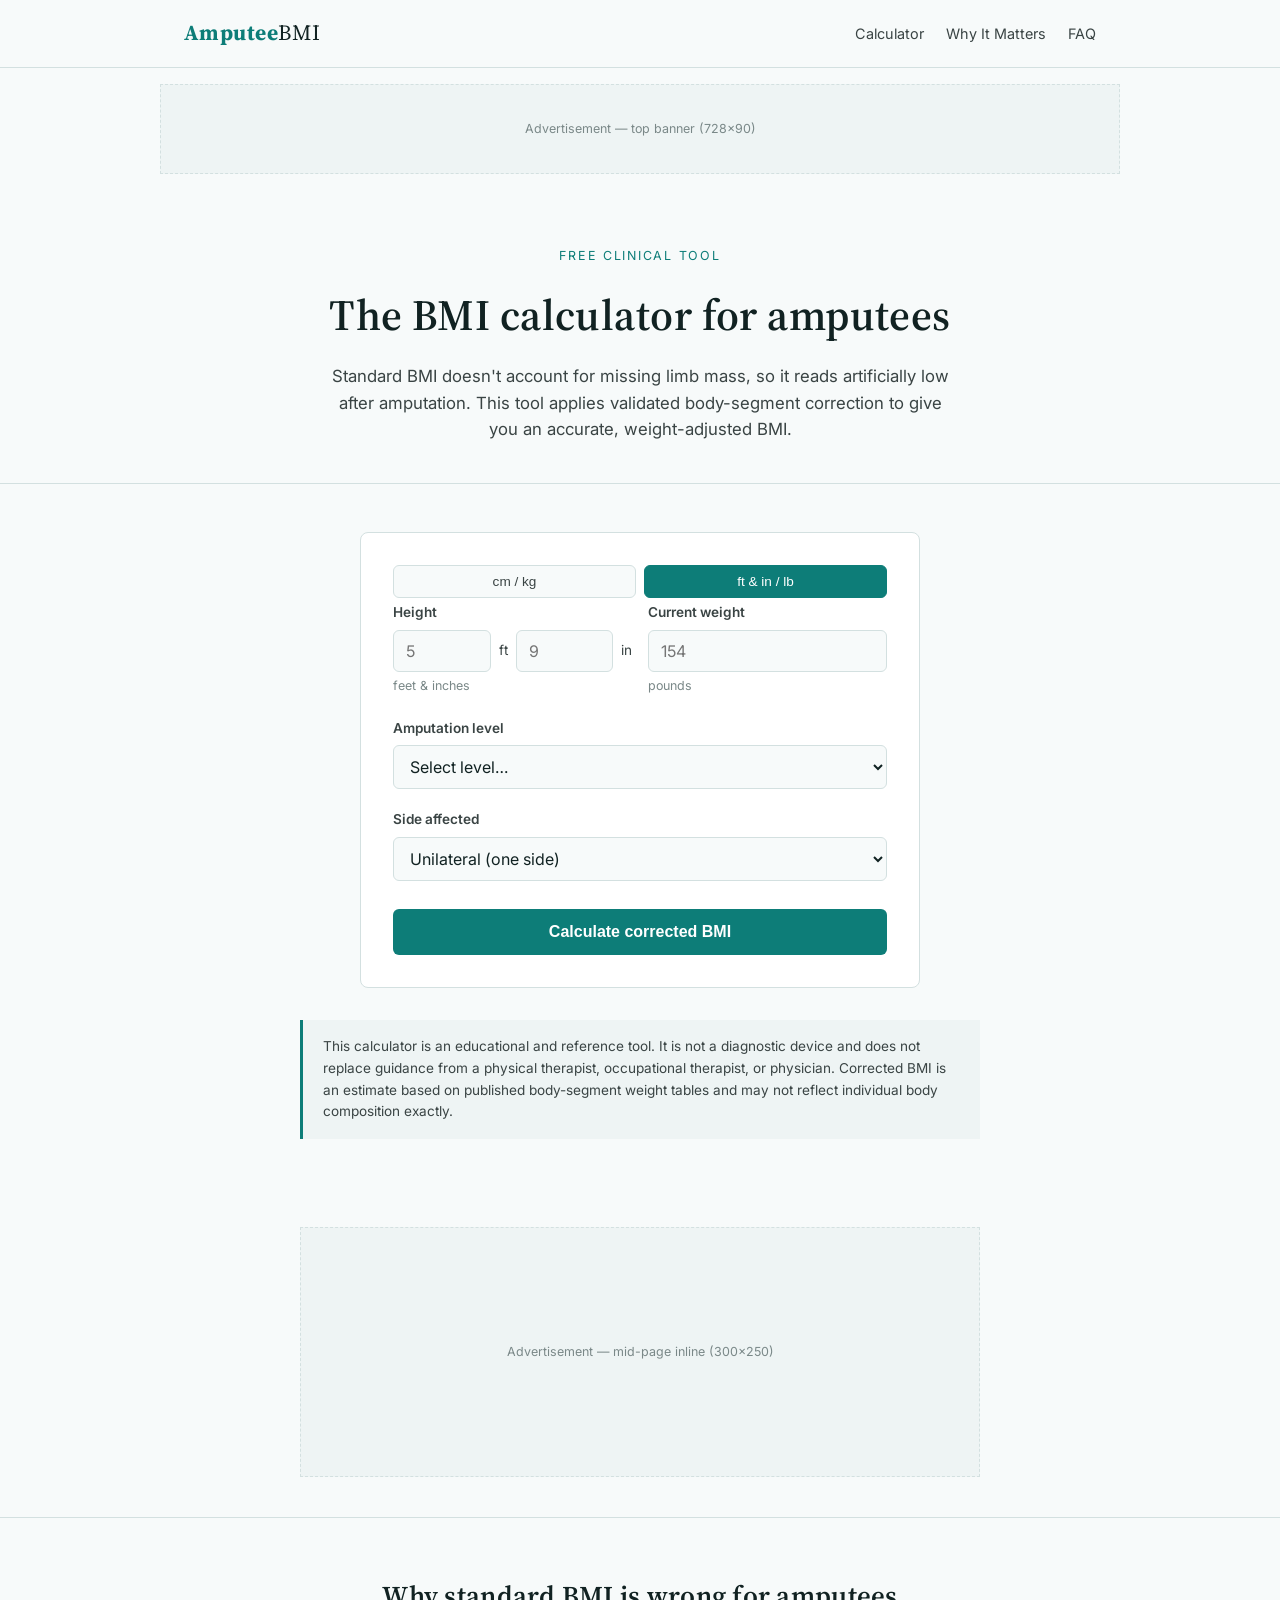
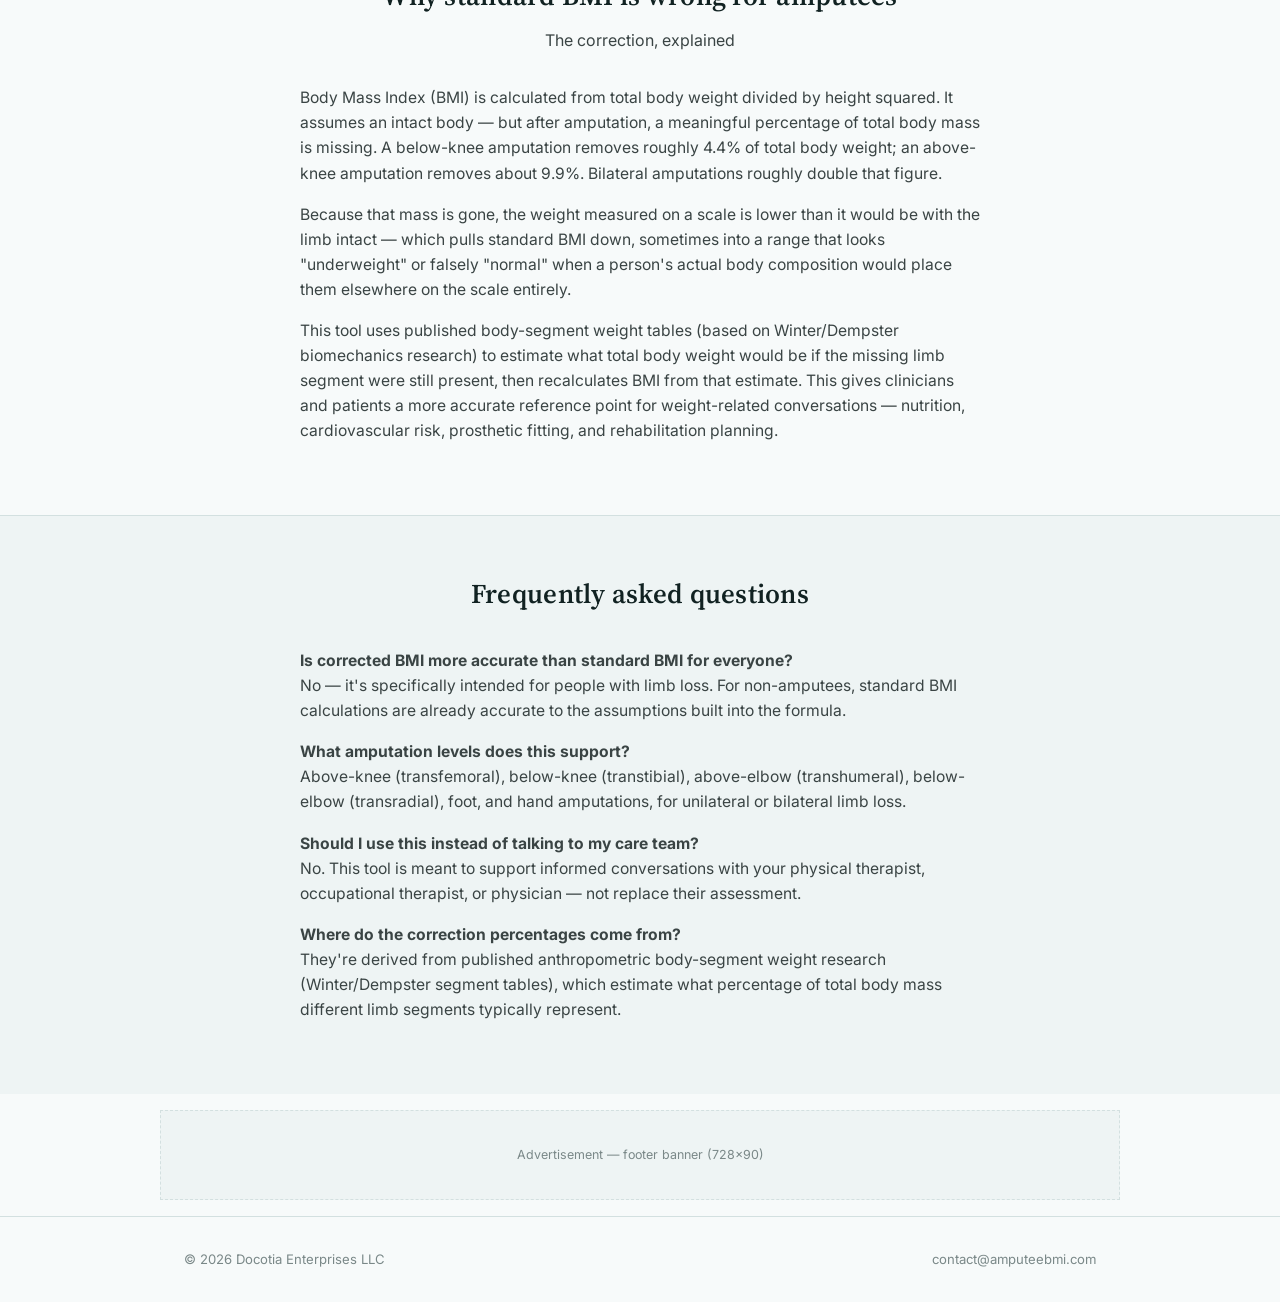
==== index.html @ 7445c362 "Re-enable ad placeholder slots for AdSense setup" ====
<!DOCTYPE html>
<html lang="en">
<head>
<meta charset="UTF-8">
<meta name="viewport" content="width=device-width, initial-scale=1.0">
<title>Amputee BMI Calculator — Corrected BMI for Limb Loss</title>
<meta name="description" content="A free corrected BMI calculator for amputees. Standard BMI reads artificially low after limb loss — this tool adjusts for missing limb mass so you get an accurate result.">
<link rel="preconnect" href="https://fonts.googleapis.com">
<link href="https://fonts.googleapis.com/css2?family=Source+Serif+4:opsz,wght@8..60,400;8..60,600;8..60,700&family=Inter:wght@400;500;600;700&display=swap" rel="stylesheet">
<link rel="stylesheet" href="style.css">
</head>
<body>

<header class="site">
  <div class="bar">
    <div class="brand">
      <span class="name"><strong>Amputee</strong>BMI</span>
    </div>
    <nav class="primary">
      <a href="index.html">Calculator</a>
      <a href="#about">Why It Matters</a>
      <a href="#faq">FAQ</a>
    </nav>
  </div>
</header>

<div class="ad-slot top-banner" id="ad-top">Advertisement — top banner (728x90)</div>

<section class="hero">
  <div class="wrap">
    <span class="tag">Free clinical tool</span>
    <h1>The BMI calculator for amputees</h1>
    <p class="lede">Standard BMI doesn't account for missing limb mass, so it reads artificially low after amputation. This tool applies validated body-segment correction to give you an accurate, weight-adjusted BMI.</p>
  </div>
</section>

<section class="calc-section">
  <div class="wrap">
    <div class="calc-card">
      <form id="bmiForm">
        <div class="unit-toggle" role="group" aria-label="Units">
          <button type="button" data-units="metric">cm / kg</button>
          <button type="button" class="active" data-units="us">ft &amp; in / lb</button>
        </div>

        <div class="row-2">
          <div class="field" id="heightField">
            <label for="height">Height</label>
            <div class="height-us" id="heightUsRow">
              <input type="number" id="heightFt" min="0" placeholder="5" required>
              <span class="height-unit-label">ft</span>
              <input type="number" id="heightIn" min="0" max="11" placeholder="9" required>
              <span class="height-unit-label">in</span>
            </div>
            <input type="number" id="height" step="0.1" placeholder="175" style="display:none;">
            <span class="hint" id="heightUnit">feet &amp; inches</span>
          </div>
          <div class="field">
            <label for="weight">Current weight</label>
            <input type="number" id="weight" step="0.1" placeholder="154" required>
            <span class="hint" id="weightUnit">pounds</span>
          </div>
        </div>

        <div class="field">
          <label for="level">Amputation level</label>
          <select id="level" required>
            <option value="">Select level…</option>
            <option value="AKA">Above-knee (transfemoral)</option>
            <option value="BKA">Below-knee (transtibial)</option>
            <option value="AE">Above-elbow (transhumeral)</option>
            <option value="BE">Below-elbow (transradial)</option>
            <option value="foot">Foot / partial foot</option>
            <option value="hand">Hand / partial hand</option>
          </select>
        </div>

        <div class="field">
          <label for="side">Side affected</label>
          <select id="side" required>
            <option value="unilateral">Unilateral (one side)</option>
            <option value="bilateral">Bilateral (both sides)</option>
          </select>
        </div>

        <button type="submit" class="btn-calc">Calculate corrected BMI</button>
      </form>

      <div class="result-box" id="resultBox">
        <div class="result-row">
          <span class="label">Standard BMI (uncorrected)</span>
          <span class="value" id="resStandard">—</span>
        </div>
        <div class="result-row">
          <span class="label">Corrected BMI</span>
          <span class="value corrected" id="resCorrected">—</span>
        </div>
        <div class="result-row">
          <span class="label">Estimated full-body weight</span>
          <span class="value" id="resFullWeight">—</span>
        </div>
        <span class="category-badge" id="resCategory">—</span>
        <p class="explanation" id="resExplanation"></p>
      </div>
    </div>

    <div class="disclaimer">
      This calculator is an educational and reference tool. It is not a diagnostic device and does not replace guidance from a physical therapist, occupational therapist, or physician. Corrected BMI is an estimate based on published body-segment weight tables and may not reflect individual body composition exactly.
    </div>
  </div>
</section>

<div class="ad-slot mid-inline" id="ad-mid">Advertisement — mid-page inline (300x250)</div>

<section class="info" id="about">
  <div class="wrap">
    <div class="section-head">
      <h2>Why standard BMI is wrong for amputees</h2>
      <p>The correction, explained</p>
    </div>
    <div class="info-body">
      <p>Body Mass Index (BMI) is calculated from total body weight divided by height squared. It assumes an intact body — but after amputation, a meaningful percentage of total body mass is missing. A below-knee amputation removes roughly 4.4% of total body weight; an above-knee amputation removes about 9.9%. Bilateral amputations roughly double that figure.</p>
      <p>Because that mass is gone, the weight measured on a scale is lower than it would be with the limb intact — which pulls standard BMI down, sometimes into a range that looks "underweight" or falsely "normal" when a person's actual body composition would place them elsewhere on the scale entirely.</p>
      <p>This tool uses published body-segment weight tables (based on Winter/Dempster biomechanics research) to estimate what total body weight would be if the missing limb segment were still present, then recalculates BMI from that estimate. This gives clinicians and patients a more accurate reference point for weight-related conversations — nutrition, cardiovascular risk, prosthetic fitting, and rehabilitation planning.</p>
    </div>
  </div>
</section>

<section class="info alt" id="faq">
  <div class="wrap">
    <div class="section-head">
      <h2>Frequently asked questions</h2>
    </div>
    <div class="info-body">
      <p><strong>Is corrected BMI more accurate than standard BMI for everyone?</strong><br>No — it's specifically intended for people with limb loss. For non-amputees, standard BMI calculations are already accurate to the assumptions built into the formula.</p>
      <p><strong>What amputation levels does this support?</strong><br>Above-knee (transfemoral), below-knee (transtibial), above-elbow (transhumeral), below-elbow (transradial), foot, and hand amputations, for unilateral or bilateral limb loss.</p>
      <p><strong>Should I use this instead of talking to my care team?</strong><br>No. This tool is meant to support informed conversations with your physical therapist, occupational therapist, or physician — not replace their assessment.</p>
      <p><strong>Where do the correction percentages come from?</strong><br>They're derived from published anthropometric body-segment weight research (Winter/Dempster segment tables), which estimate what percentage of total body mass different limb segments typically represent.</p>
    </div>
  </div>
</section>

<div class="ad-slot footer-ad" id="ad-footer">Advertisement — footer banner (728x90)</div>

<footer class="site">
  <div class="wrap">
    <span>&copy; 2026 Docotia Enterprises LLC</span>
    <span>
      <a href="mailto:contact@amputeebmi.com">contact@amputeebmi.com</a>
    </span>
  </div>
</footer>

<script src="calc.js"></script>
<script src="app.js"></script>
</body>
</html>
---- style.css ----
:root{
  --paper:#f7fafa;
  --paper-dim:#eef4f4;
  --ink:#122;
  --ink-soft:#3a4444;
  --line:#d3e0e0;
  --gray:#7a8888;
  --teal:#0d7d78;
  --teal-dim:#4aa39f;
  --max:960px;
}

*{box-sizing:border-box;}
html{scroll-behavior:smooth;}
body{
  margin:0;
  background:var(--paper);
  color:var(--ink);
  font-family:'Inter','Helvetica Neue',sans-serif;
  line-height:1.6;
  -webkit-font-smoothing:antialiased;
}
h1,h2,h3{
  font-family:'Source Serif 4','Georgia',serif;
  font-weight:600;
  letter-spacing:.01em;
}
a{color:var(--teal);text-decoration:none;}
a:hover{color:var(--ink);}
img{max-width:100%;display:block;}

.wrap{max-width:var(--max);margin:0 auto;padding:0 24px;}

/* ---- Header ---- */
header.site{
  border-bottom:1px solid var(--line);
  background:var(--paper);
  position:sticky;top:0;z-index:20;
}
header.site .bar{
  display:flex;align-items:center;justify-content:space-between;
  padding:16px 24px;max-width:var(--max);margin:0 auto;
}
.brand{display:flex;align-items:center;gap:10px;}
.brand .name{
  font-family:'Source Serif 4',serif;
  font-size:1.35rem;letter-spacing:.02em;
  color:var(--ink);
}
.brand .name strong{color:var(--teal);}
nav.primary{display:flex;gap:22px;font-size:.9rem;}
nav.primary a{color:var(--ink-soft);}

/* ---- Hero ---- */
.hero{
  padding:56px 0 40px;
  text-align:center;
  border-bottom:1px solid var(--line);
}
.hero .tag{
  font-size:.78rem;letter-spacing:.14em;text-transform:uppercase;
  color:var(--teal);margin-bottom:14px;display:block;
}
.hero h1{
  font-size:clamp(1.9rem,4.5vw,2.7rem);
  margin:0 0 14px;
  color:var(--ink);
}
.hero p.lede{
  font-size:1.05rem;
  color:var(--ink-soft);
  max-width:620px;margin:0 auto;
}

/* ---- Ad slots ---- */
.ad-slot{
  background:var(--paper-dim);
  border:1px dashed var(--line);
  color:var(--gray);
  font-size:.78rem;
  text-align:center;
  padding:14px;
  margin:0 auto;
}
.ad-slot.top-banner{max-width:var(--max);margin:16px auto;min-height:90px;display:flex;align-items:center;justify-content:center;}
.ad-slot.mid-inline{max-width:680px;margin:40px auto;min-height:250px;display:flex;align-items:center;justify-content:center;}
.ad-slot.footer-ad{max-width:var(--max);margin:16px auto;min-height:90px;display:flex;align-items:center;justify-content:center;}
/* Ad slots hidden until LLC/bank account setup is complete and AdSense is approved.
   Remove this rule (or delete .ad-hidden from the markup) to re-enable. */
.ad-slot.ad-hidden{display:none;}

/* ---- Calculator ---- */
.calc-section{padding:48px 0;}
.calc-card{
  max-width:560px;margin:0 auto;
  background:#fff;
  border:1px solid var(--line);
  border-radius:8px;
  padding:32px;
}
.field{margin-bottom:20px;}
.field label{
  display:block;font-size:.85rem;font-weight:600;
  color:var(--ink-soft);margin-bottom:6px;
}
.field .hint{font-size:.78rem;color:var(--gray);margin-top:4px;}
.height-us{display:flex;align-items:center;gap:8px;}
.height-us input{flex:1;}
.height-unit-label{font-size:.85rem;color:var(--ink-soft);white-space:nowrap;}
.field input,.field select{
  width:100%;padding:10px 12px;
  border:1px solid var(--line);border-radius:6px;
  font-family:inherit;font-size:1rem;
  background:var(--paper);color:var(--ink);
}
.field input:focus,.field select:focus{outline:2px solid var(--teal-dim);outline-offset:1px;}
.row-2{display:grid;grid-template-columns:1fr 1fr;gap:16px;}
.unit-toggle{display:flex;gap:8px;margin-bottom:4px;}
.unit-toggle button{
  flex:1;padding:8px;border:1px solid var(--line);background:var(--paper);
  border-radius:6px;cursor:pointer;font-size:.85rem;color:var(--ink-soft);
}
.unit-toggle button.active{background:var(--teal);border-color:var(--teal);color:#fff;}

.btn-calc{
  width:100%;padding:14px;margin-top:8px;
  background:var(--teal);color:#fff;border:none;border-radius:6px;
  font-size:1rem;font-weight:600;cursor:pointer;
}
.btn-calc:hover{background:#0a625e;}

.result-box{
  margin-top:28px;padding:24px;
  background:var(--paper-dim);border-radius:8px;
  display:none;
}
.result-box.show{display:block;}
.result-row{display:flex;justify-content:space-between;padding:8px 0;border-bottom:1px solid var(--line);}
.result-row:last-of-type{border-bottom:none;}
.result-row .label{color:var(--ink-soft);font-size:.9rem;}
.result-row .value{font-weight:700;font-size:1.05rem;}
.result-row .value.corrected{color:var(--teal);}
.category-badge{
  display:inline-block;margin-top:12px;padding:6px 14px;
  border-radius:999px;font-size:.82rem;font-weight:600;
  background:var(--teal);color:#fff;
}
.explanation{margin-top:16px;font-size:.88rem;color:var(--ink-soft);line-height:1.55;}

/* ---- Info sections ---- */
section.info{padding:56px 0;border-top:1px solid var(--line);}
section.info.alt{background:var(--paper-dim);}
.section-head{max-width:680px;margin:0 auto 32px;text-align:center;}
.section-head h2{font-size:1.7rem;margin:0 0 10px;}
.section-head p{color:var(--ink-soft);margin:0;}
.info-body{max-width:680px;margin:0 auto;font-size:.98rem;color:var(--ink-soft);}
.info-body p{margin:0 0 16px;}
.disclaimer{
  max-width:680px;margin:32px auto 0;padding:16px 20px;
  border-left:3px solid var(--teal);background:var(--paper-dim);
  font-size:.85rem;color:var(--ink-soft);
}

/* ---- Footer ---- */
footer.site{
  border-top:1px solid var(--line);
  padding:32px 0;
  font-size:.82rem;color:var(--gray);
}
footer.site .wrap{display:flex;justify-content:space-between;align-items:center;flex-wrap:wrap;gap:14px;}
footer.site a{color:var(--gray);}
footer.site a:hover{color:var(--ink);}

@media (max-width:600px){
  nav.primary{display:none;}
  .row-2{grid-template-columns:1fr;}
  .calc-card{padding:22px;}
}
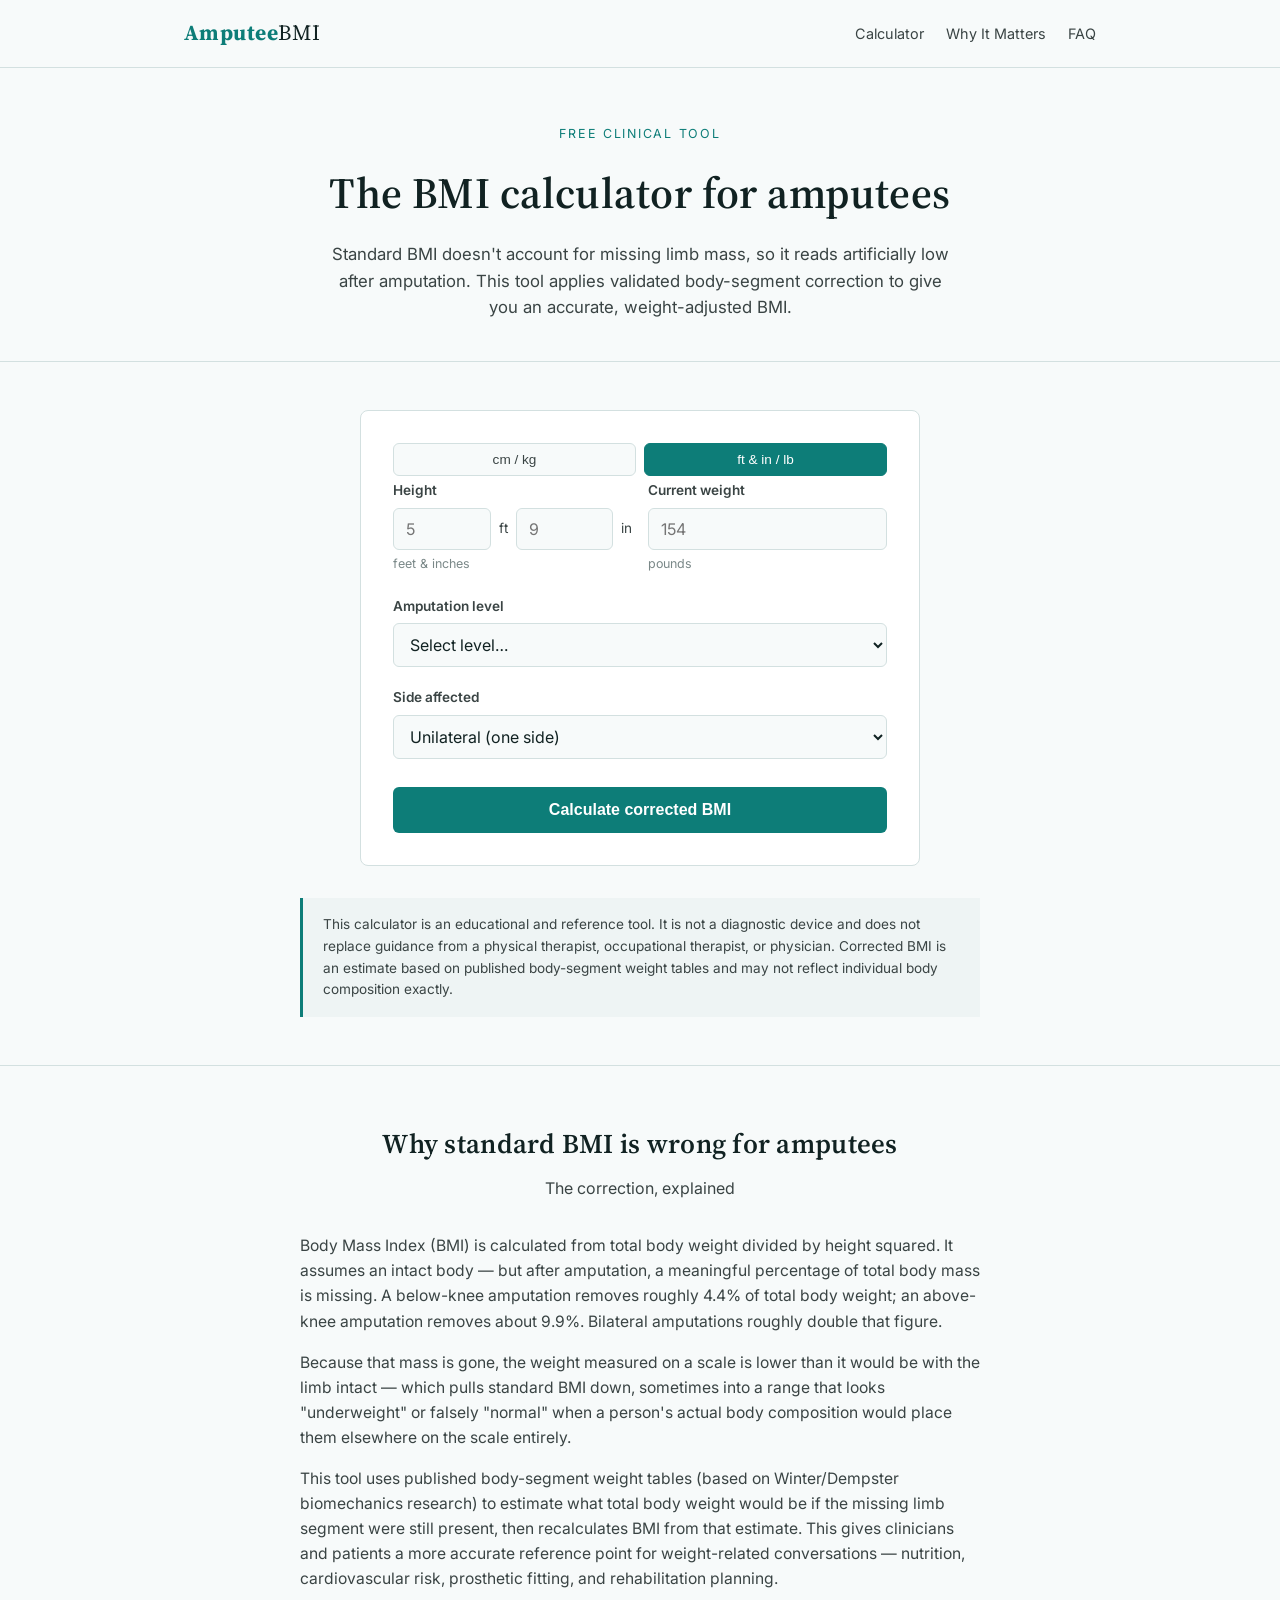
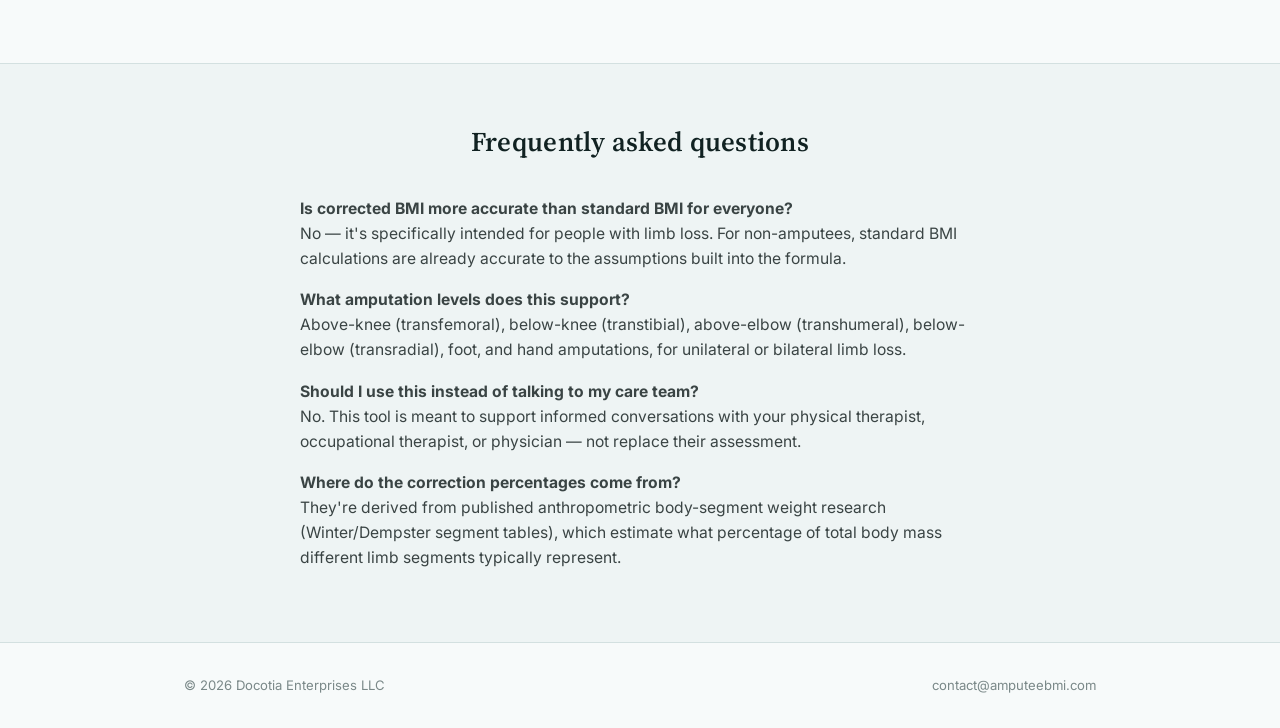
==== commit 3aea1a0d: "Remove manual ad placeholders; going with Auto ads for placement" ====
--- a/index.html
+++ b/index.html
@@ -8,6 +8,8 @@
 <link rel="preconnect" href="https://fonts.googleapis.com">
 <link href="https://fonts.googleapis.com/css2?family=Source+Serif+4:opsz,wght@8..60,400;8..60,600;8..60,700&family=Inter:wght@400;500;600;700&display=swap" rel="stylesheet">
 <link rel="stylesheet" href="style.css">
+<script async src="https://pagead2.googlesyndication.com/pagead/js/adsbygoogle.js?client=ca-pub-5520987806174466"
+     crossorigin="anonymous"></script>
 </head>
 <body>
 
@@ -23,8 +25,6 @@
     </nav>
   </div>
 </header>
-
-<div class="ad-slot top-banner" id="ad-top">Advertisement — top banner (728x90)</div>
 
 <section class="hero">
   <div class="wrap">
@@ -110,8 +110,6 @@
   </div>
 </section>
 
-<div class="ad-slot mid-inline" id="ad-mid">Advertisement — mid-page inline (300x250)</div>
-
 <section class="info" id="about">
   <div class="wrap">
     <div class="section-head">
@@ -140,8 +138,6 @@
   </div>
 </section>
 
-<div class="ad-slot footer-ad" id="ad-footer">Advertisement — footer banner (728x90)</div>
-
 <footer class="site">
   <div class="wrap">
     <span>&copy; 2026 Docotia Enterprises LLC</span>
--- a/style.css
+++ b/style.css
@@ -72,22 +72,7 @@
   max-width:620px;margin:0 auto;
 }
 
-/* ---- Ad slots ---- */
-.ad-slot{
-  background:var(--paper-dim);
-  border:1px dashed var(--line);
-  color:var(--gray);
-  font-size:.78rem;
-  text-align:center;
-  padding:14px;
-  margin:0 auto;
-}
-.ad-slot.top-banner{max-width:var(--max);margin:16px auto;min-height:90px;display:flex;align-items:center;justify-content:center;}
-.ad-slot.mid-inline{max-width:680px;margin:40px auto;min-height:250px;display:flex;align-items:center;justify-content:center;}
-.ad-slot.footer-ad{max-width:var(--max);margin:16px auto;min-height:90px;display:flex;align-items:center;justify-content:center;}
-/* Ad slots hidden until LLC/bank account setup is complete and AdSense is approved.
-   Remove this rule (or delete .ad-hidden from the markup) to re-enable. */
-.ad-slot.ad-hidden{display:none;}
+/* ---- Ad slots removed: site now uses Google AdSense Auto ads (dashboard-managed placement) ---- */
 
 /* ---- Calculator ---- */
 .calc-section{padding:48px 0;}
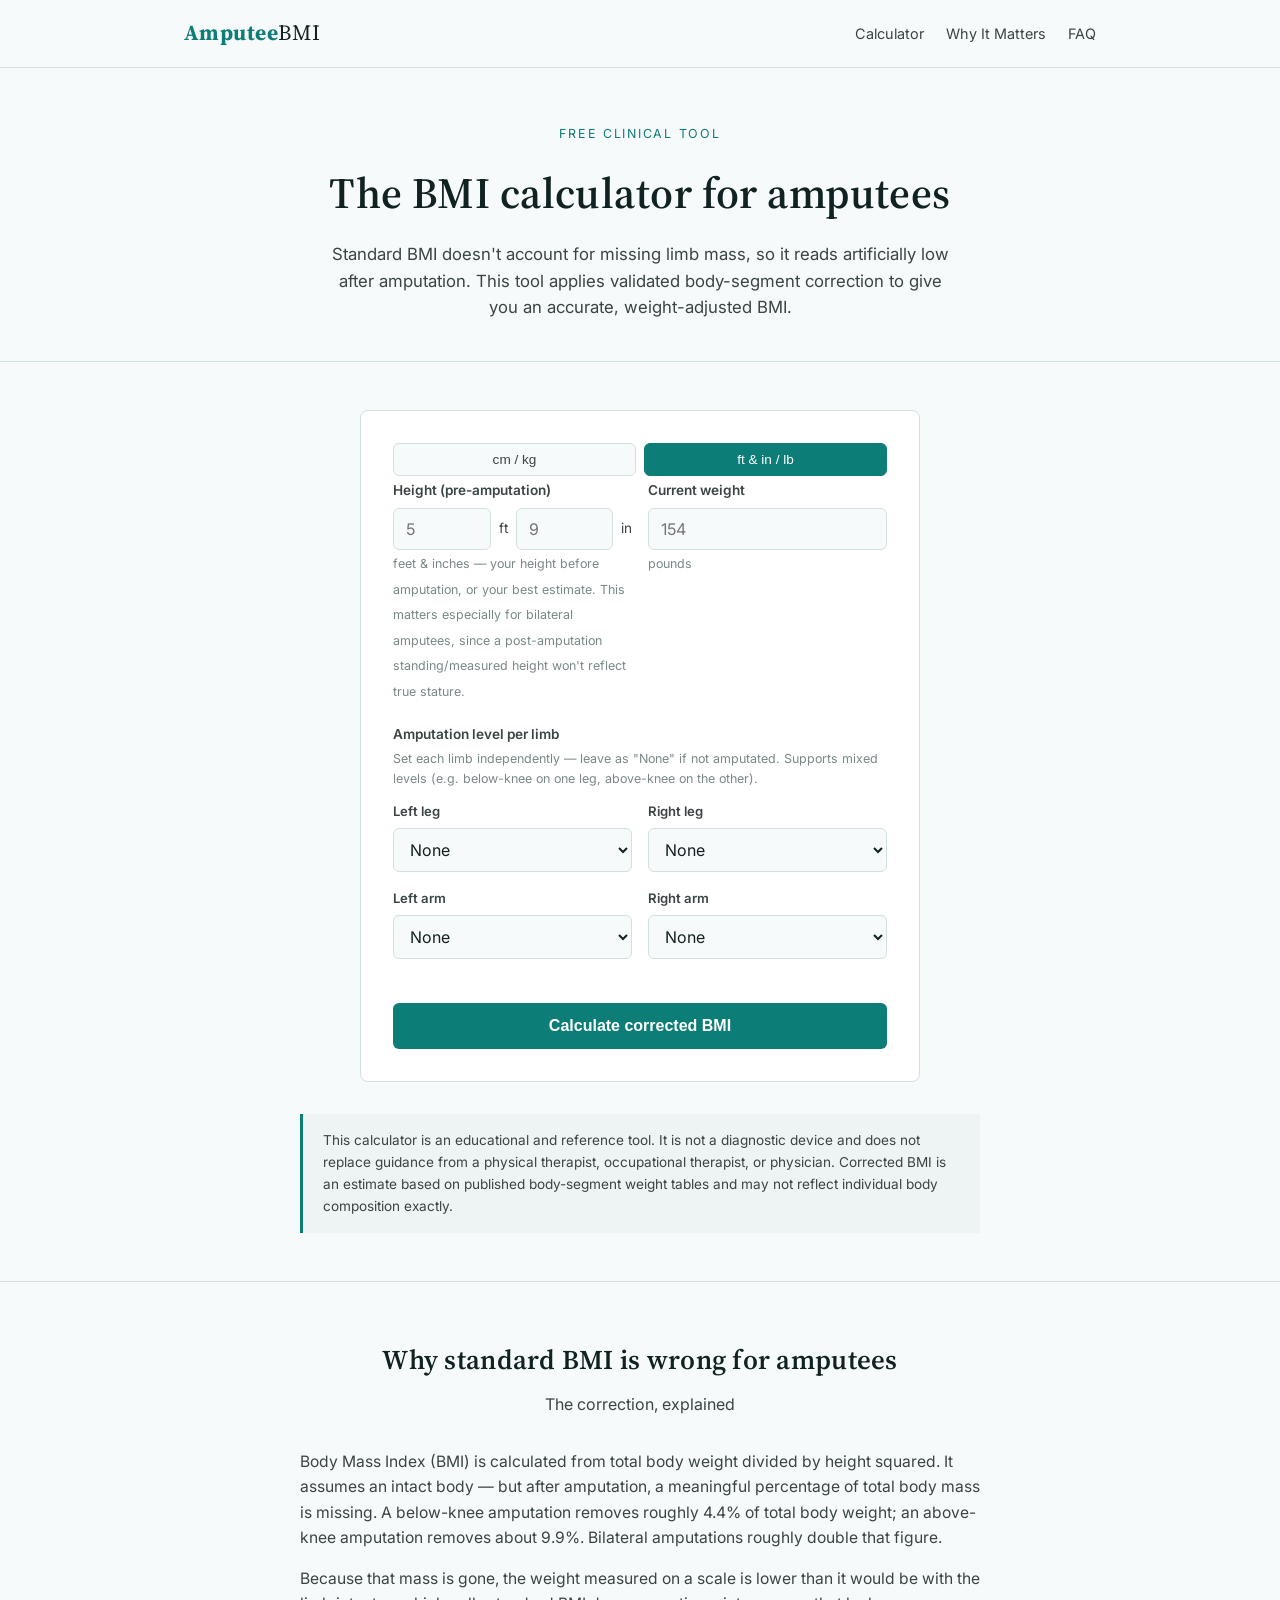
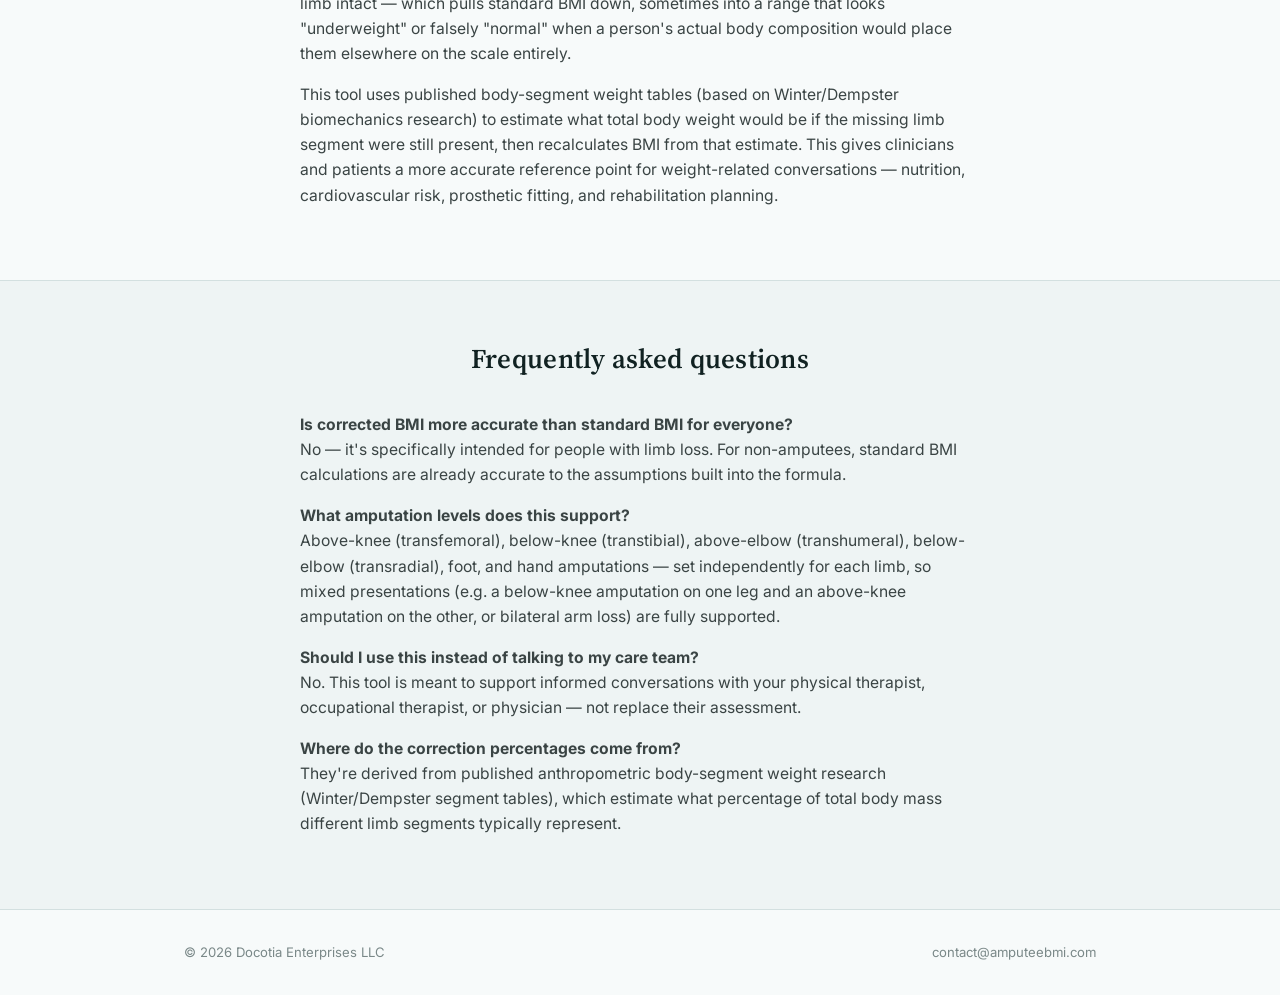
==== commit 5d39a5c4: "Support mixed/independent amputation levels per limb; clarify height is pre-amputation" ====
--- a/index.html
+++ b/index.html
@@ -45,7 +45,7 @@
 
         <div class="row-2">
           <div class="field" id="heightField">
-            <label for="height">Height</label>
+            <label for="height">Height (pre-amputation)</label>
             <div class="height-us" id="heightUsRow">
               <input type="number" id="heightFt" min="0" placeholder="5" required>
               <span class="height-unit-label">ft</span>
@@ -53,7 +53,7 @@
               <span class="height-unit-label">in</span>
             </div>
             <input type="number" id="height" step="0.1" placeholder="175" style="display:none;">
-            <span class="hint" id="heightUnit">feet &amp; inches</span>
+            <span class="hint" id="heightUnit">feet &amp; inches — your height before amputation, or your best estimate. This matters especially for bilateral amputees, since a post-amputation standing/measured height won't reflect true stature.</span>
           </div>
           <div class="field">
             <label for="weight">Current weight</label>
@@ -63,24 +63,49 @@
         </div>
 
         <div class="field">
-          <label for="level">Amputation level</label>
-          <select id="level" required>
-            <option value="">Select level…</option>
-            <option value="AKA">Above-knee (transfemoral)</option>
-            <option value="BKA">Below-knee (transtibial)</option>
-            <option value="AE">Above-elbow (transhumeral)</option>
-            <option value="BE">Below-elbow (transradial)</option>
-            <option value="foot">Foot / partial foot</option>
-            <option value="hand">Hand / partial hand</option>
-          </select>
-        </div>
+          <span class="section-label">Amputation level per limb</span>
+          <span class="hint" style="display:block;margin-bottom:12px;">Set each limb independently — leave as "None" if not amputated. Supports mixed levels (e.g. below-knee on one leg, above-knee on the other).</span>
 
-        <div class="field">
-          <label for="side">Side affected</label>
-          <select id="side" required>
-            <option value="unilateral">Unilateral (one side)</option>
-            <option value="bilateral">Bilateral (both sides)</option>
-          </select>
+          <div class="row-2">
+            <div class="limb-field">
+              <label for="legLeft">Left leg</label>
+              <select id="legLeft">
+                <option value="none">None</option>
+                <option value="AKA">Above-knee (transfemoral)</option>
+                <option value="BKA">Below-knee (transtibial)</option>
+                <option value="foot">Foot / partial foot</option>
+              </select>
+            </div>
+            <div class="limb-field">
+              <label for="legRight">Right leg</label>
+              <select id="legRight">
+                <option value="none">None</option>
+                <option value="AKA">Above-knee (transfemoral)</option>
+                <option value="BKA">Below-knee (transtibial)</option>
+                <option value="foot">Foot / partial foot</option>
+              </select>
+            </div>
+          </div>
+          <div class="row-2">
+            <div class="limb-field">
+              <label for="armLeft">Left arm</label>
+              <select id="armLeft">
+                <option value="none">None</option>
+                <option value="AE">Above-elbow (transhumeral)</option>
+                <option value="BE">Below-elbow (transradial)</option>
+                <option value="hand">Hand / partial hand</option>
+              </select>
+            </div>
+            <div class="limb-field">
+              <label for="armRight">Right arm</label>
+              <select id="armRight">
+                <option value="none">None</option>
+                <option value="AE">Above-elbow (transhumeral)</option>
+                <option value="BE">Below-elbow (transradial)</option>
+                <option value="hand">Hand / partial hand</option>
+              </select>
+            </div>
+          </div>
         </div>
 
         <button type="submit" class="btn-calc">Calculate corrected BMI</button>
@@ -131,7 +156,7 @@
     </div>
     <div class="info-body">
       <p><strong>Is corrected BMI more accurate than standard BMI for everyone?</strong><br>No — it's specifically intended for people with limb loss. For non-amputees, standard BMI calculations are already accurate to the assumptions built into the formula.</p>
-      <p><strong>What amputation levels does this support?</strong><br>Above-knee (transfemoral), below-knee (transtibial), above-elbow (transhumeral), below-elbow (transradial), foot, and hand amputations, for unilateral or bilateral limb loss.</p>
+      <p><strong>What amputation levels does this support?</strong><br>Above-knee (transfemoral), below-knee (transtibial), above-elbow (transhumeral), below-elbow (transradial), foot, and hand amputations — set independently for each limb, so mixed presentations (e.g. a below-knee amputation on one leg and an above-knee amputation on the other, or bilateral arm loss) are fully supported.</p>
       <p><strong>Should I use this instead of talking to my care team?</strong><br>No. This tool is meant to support informed conversations with your physical therapist, occupational therapist, or physician — not replace their assessment.</p>
       <p><strong>Where do the correction percentages come from?</strong><br>They're derived from published anthropometric body-segment weight research (Winter/Dempster segment tables), which estimate what percentage of total body mass different limb segments typically represent.</p>
     </div>
--- a/style.css
+++ b/style.css
@@ -89,6 +89,16 @@
   color:var(--ink-soft);margin-bottom:6px;
 }
 .field .hint{font-size:.78rem;color:var(--gray);margin-top:4px;}
+.section-label{display:block;font-size:.85rem;font-weight:600;color:var(--ink-soft);margin-bottom:4px;}
+.limb-field{margin-bottom:16px;}
+.limb-field label{display:block;font-size:.82rem;font-weight:600;color:var(--ink-soft);margin-bottom:6px;}
+.limb-field select{
+  width:100%;padding:10px 12px;
+  border:1px solid var(--line);border-radius:6px;
+  font-family:inherit;font-size:.95rem;
+  background:var(--paper);color:var(--ink);
+}
+.limb-field select:focus{outline:2px solid var(--teal-dim);outline-offset:1px;}
 .height-us{display:flex;align-items:center;gap:8px;}
 .height-us input{flex:1;}
 .height-unit-label{font-size:.85rem;color:var(--ink-soft);white-space:nowrap;}
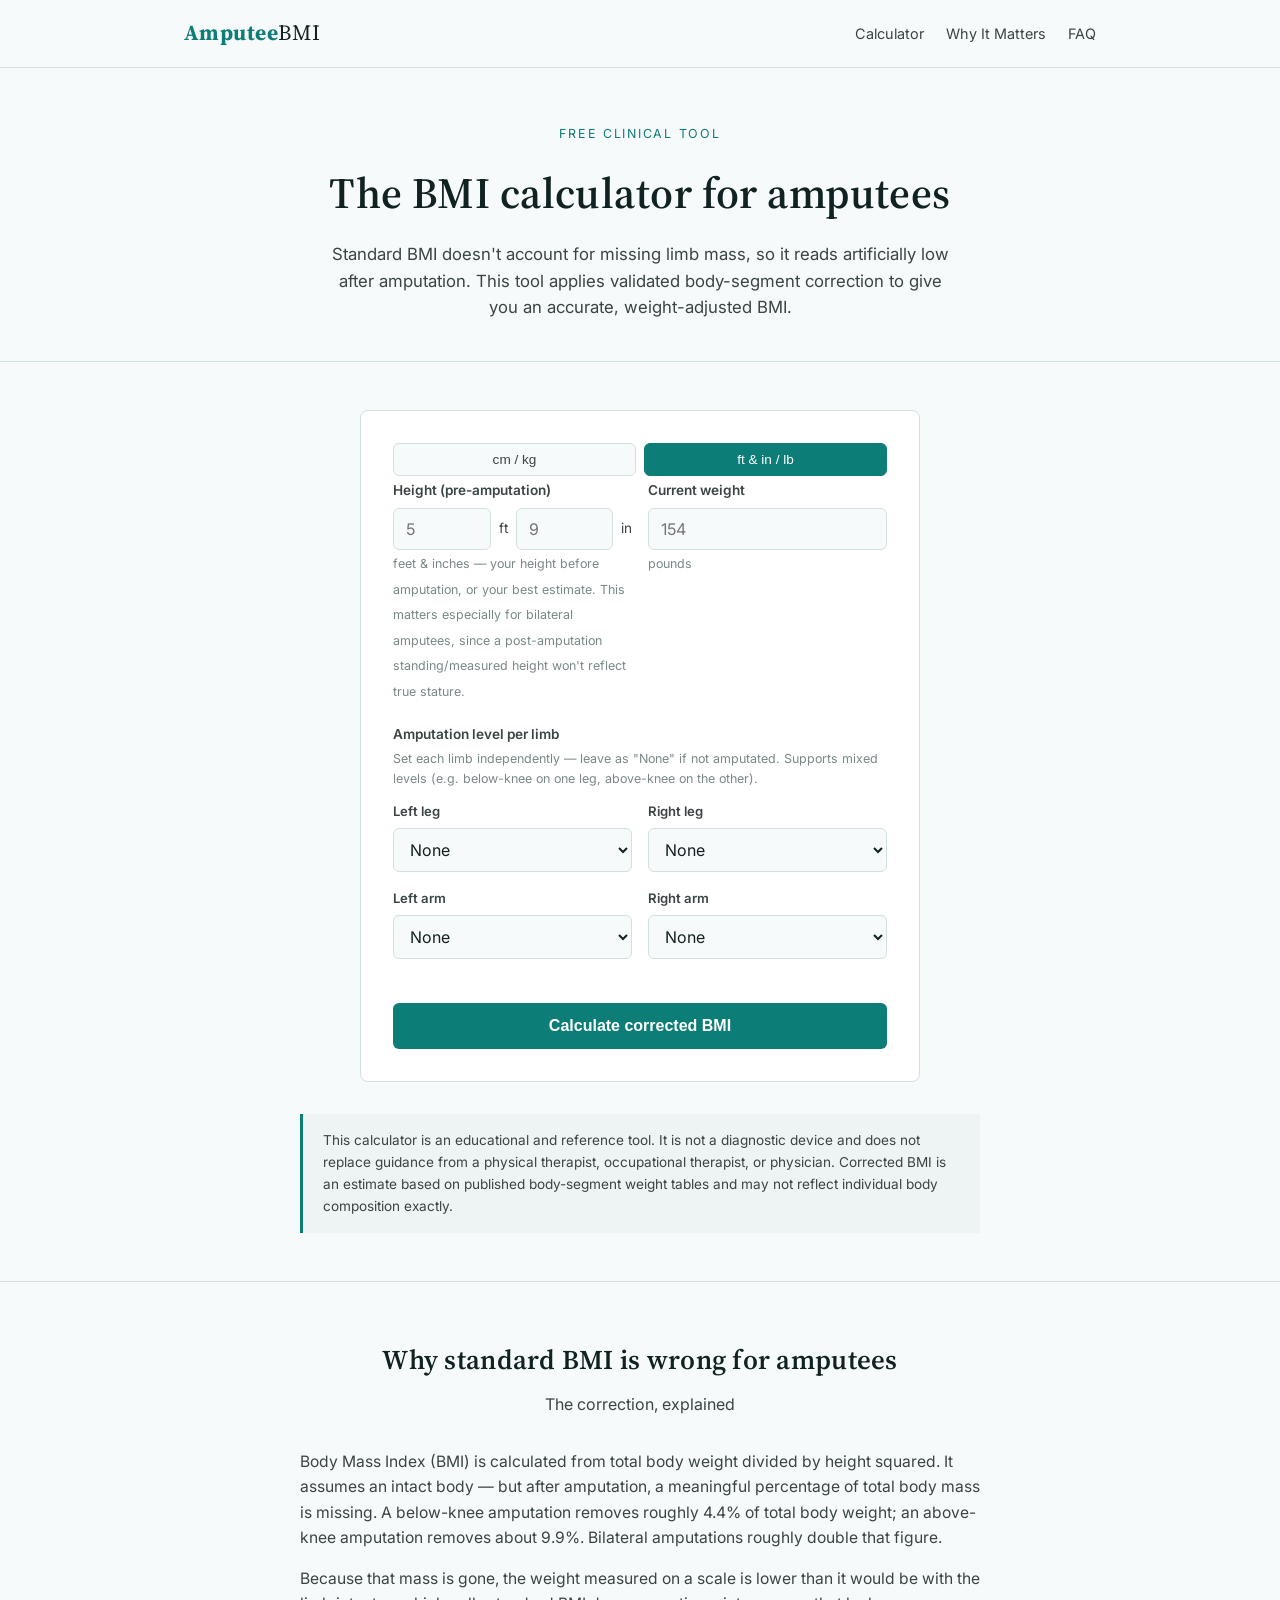
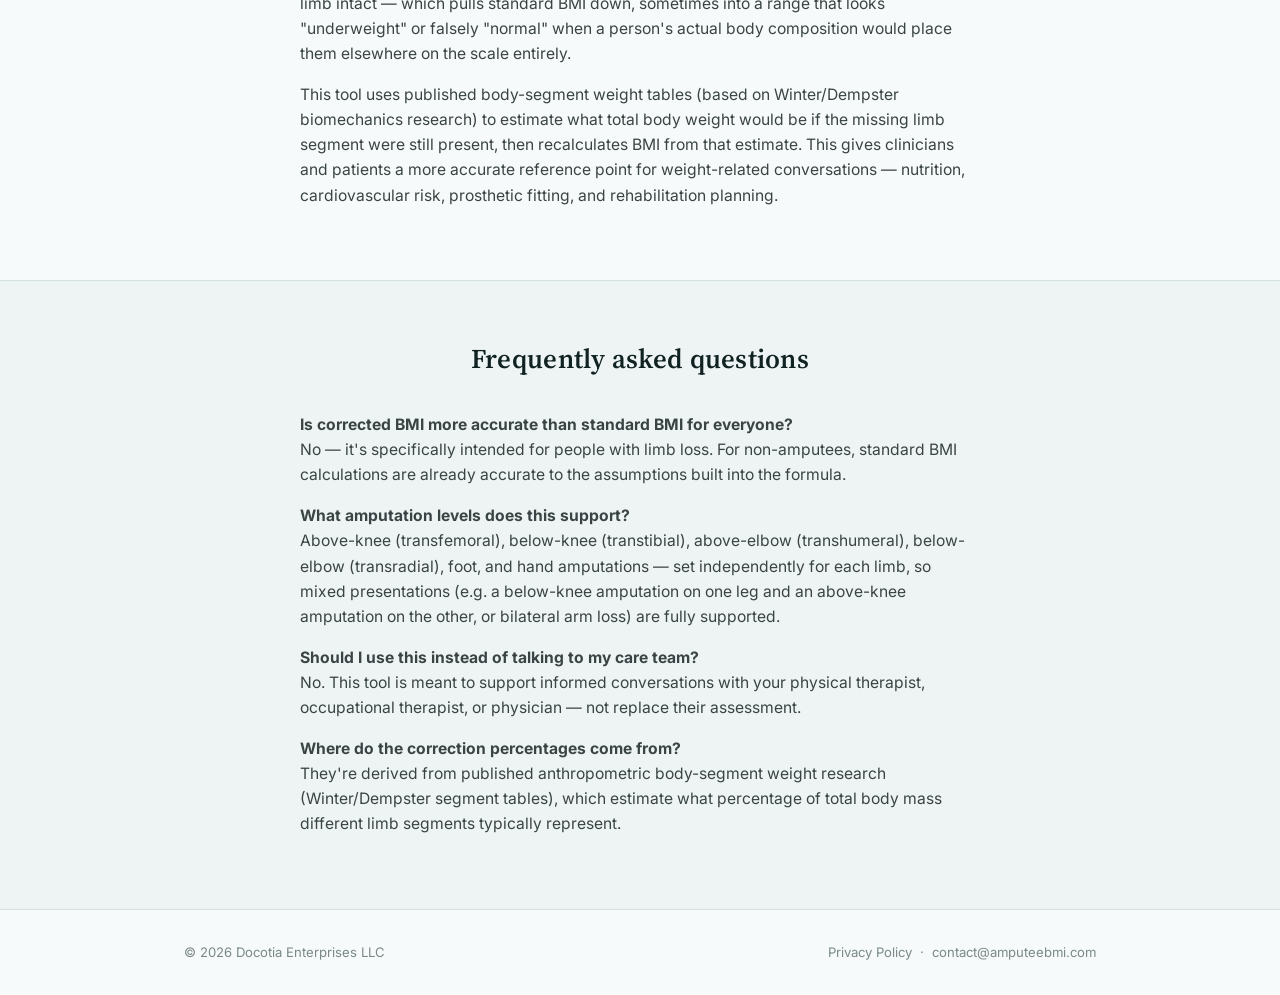
==== commit 478e2f72: "Add ads.txt for AdSense verification and a privacy policy page" ====
--- a/index.html
+++ b/index.html
@@ -167,6 +167,7 @@
   <div class="wrap">
     <span>&copy; 2026 Docotia Enterprises LLC</span>
     <span>
+      <a href="privacy.html">Privacy Policy</a> &nbsp;&middot;&nbsp;
       <a href="mailto:contact@amputeebmi.com">contact@amputeebmi.com</a>
     </span>
   </div>
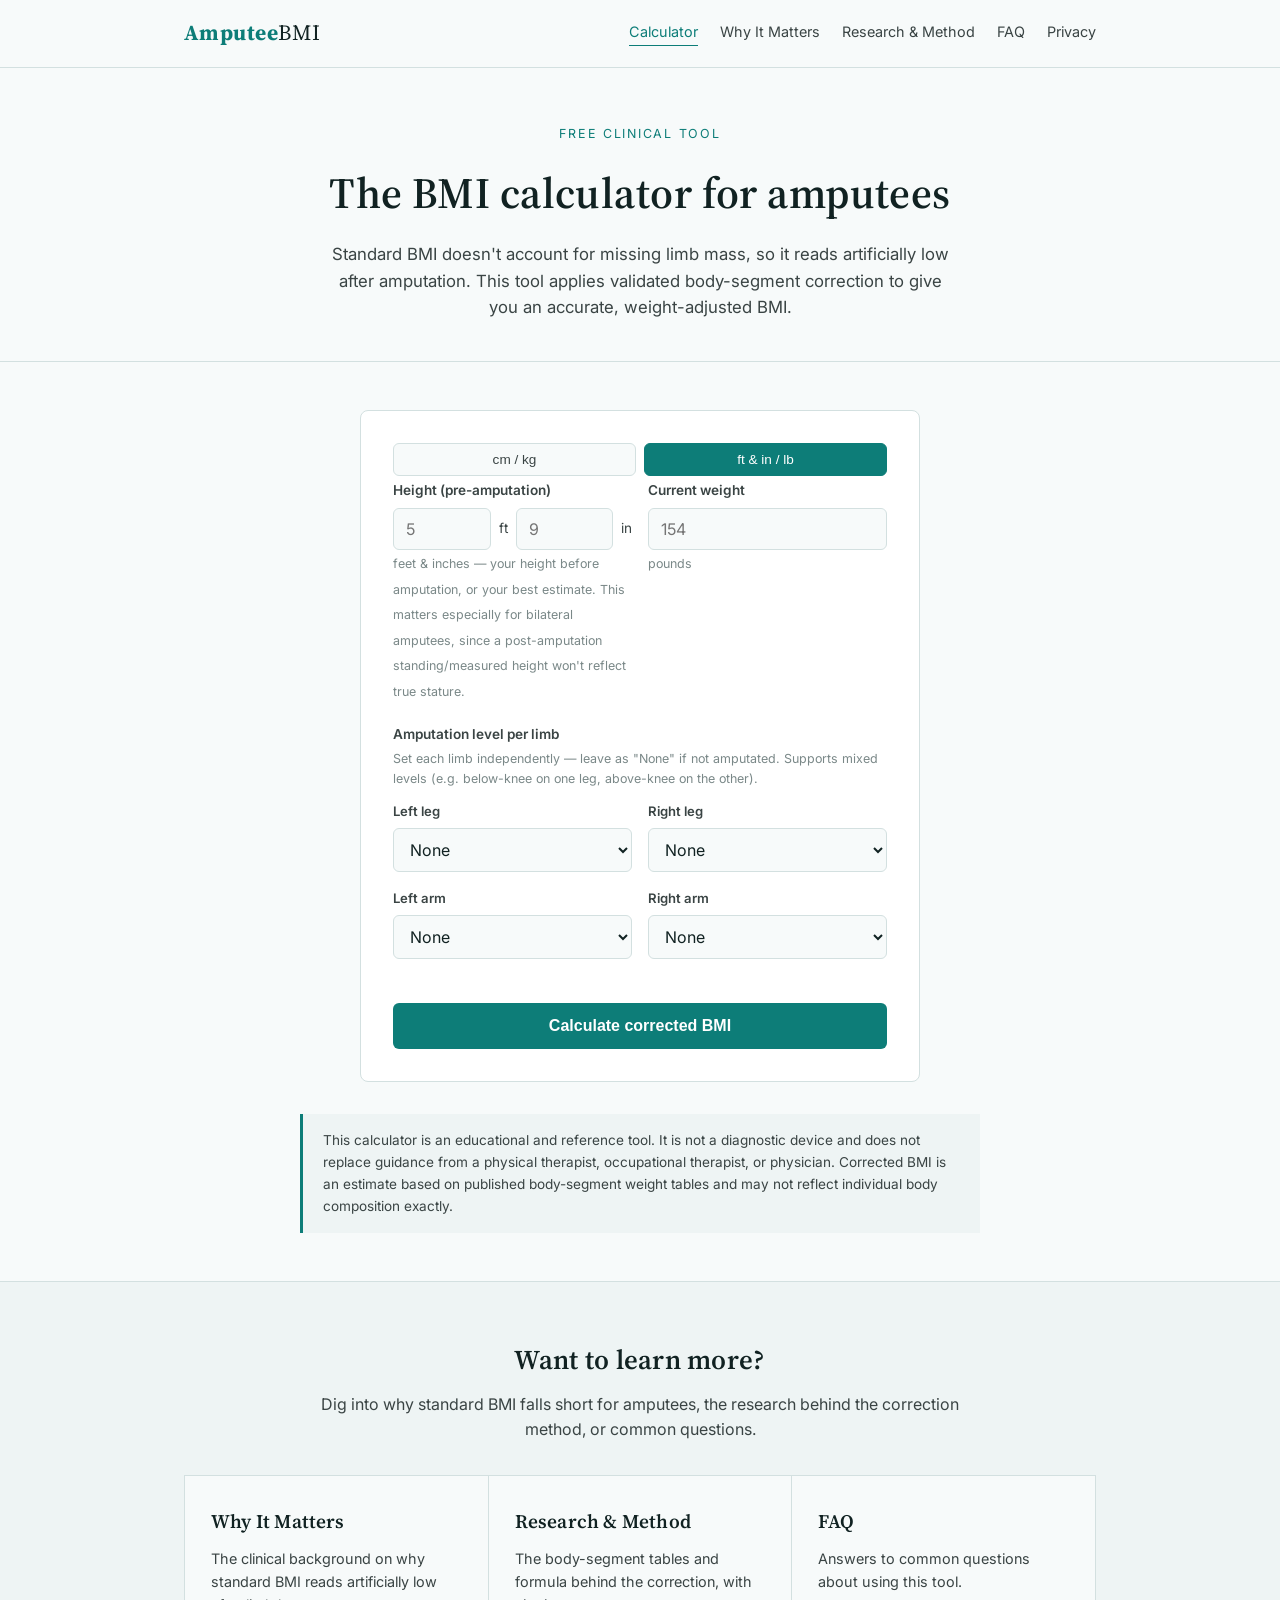
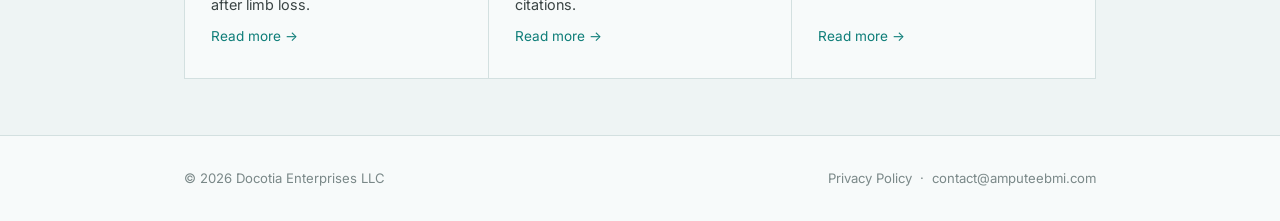
==== commit e0125a22: "Split content into real pages (about, research, faq); add multi-page nav for better crawlability" ====
--- a/index.html
+++ b/index.html
@@ -19,9 +19,11 @@
       <span class="name"><strong>Amputee</strong>BMI</span>
     </div>
     <nav class="primary">
-      <a href="index.html">Calculator</a>
-      <a href="#about">Why It Matters</a>
-      <a href="#faq">FAQ</a>
+      <a href="index.html" class="active">Calculator</a>
+      <a href="about.html">Why It Matters</a>
+      <a href="research.html">Research &amp; Method</a>
+      <a href="faq.html">FAQ</a>
+      <a href="privacy.html">Privacy</a>
     </nav>
   </div>
 </header>
@@ -135,30 +137,28 @@
   </div>
 </section>
 
-<section class="info" id="about">
+<section class="info alt">
   <div class="wrap">
     <div class="section-head">
-      <h2>Why standard BMI is wrong for amputees</h2>
-      <p>The correction, explained</p>
+      <h2>Want to learn more?</h2>
+      <p>Dig into why standard BMI falls short for amputees, the research behind the correction method, or common questions.</p>
     </div>
-    <div class="info-body">
-      <p>Body Mass Index (BMI) is calculated from total body weight divided by height squared. It assumes an intact body — but after amputation, a meaningful percentage of total body mass is missing. A below-knee amputation removes roughly 4.4% of total body weight; an above-knee amputation removes about 9.9%. Bilateral amputations roughly double that figure.</p>
-      <p>Because that mass is gone, the weight measured on a scale is lower than it would be with the limb intact — which pulls standard BMI down, sometimes into a range that looks "underweight" or falsely "normal" when a person's actual body composition would place them elsewhere on the scale entirely.</p>
-      <p>This tool uses published body-segment weight tables (based on Winter/Dempster biomechanics research) to estimate what total body weight would be if the missing limb segment were still present, then recalculates BMI from that estimate. This gives clinicians and patients a more accurate reference point for weight-related conversations — nutrition, cardiovascular risk, prosthetic fitting, and rehabilitation planning.</p>
-    </div>
-  </div>
-</section>
-
-<section class="info alt" id="faq">
-  <div class="wrap">
-    <div class="section-head">
-      <h2>Frequently asked questions</h2>
-    </div>
-    <div class="info-body">
-      <p><strong>Is corrected BMI more accurate than standard BMI for everyone?</strong><br>No — it's specifically intended for people with limb loss. For non-amputees, standard BMI calculations are already accurate to the assumptions built into the formula.</p>
-      <p><strong>What amputation levels does this support?</strong><br>Above-knee (transfemoral), below-knee (transtibial), above-elbow (transhumeral), below-elbow (transradial), foot, and hand amputations — set independently for each limb, so mixed presentations (e.g. a below-knee amputation on one leg and an above-knee amputation on the other, or bilateral arm loss) are fully supported.</p>
-      <p><strong>Should I use this instead of talking to my care team?</strong><br>No. This tool is meant to support informed conversations with your physical therapist, occupational therapist, or physician — not replace their assessment.</p>
-      <p><strong>Where do the correction percentages come from?</strong><br>They're derived from published anthropometric body-segment weight research (Winter/Dempster segment tables), which estimate what percentage of total body mass different limb segments typically represent.</p>
+    <div class="ventures">
+      <div class="venture">
+        <h3>Why It Matters</h3>
+        <p>The clinical background on why standard BMI reads artificially low after limb loss.</p>
+        <a class="go" href="about.html">Read more &rarr;</a>
+      </div>
+      <div class="venture">
+        <h3>Research &amp; Method</h3>
+        <p>The body-segment tables and formula behind the correction, with citations.</p>
+        <a class="go" href="research.html">Read more &rarr;</a>
+      </div>
+      <div class="venture">
+        <h3>FAQ</h3>
+        <p>Answers to common questions about using this tool.</p>
+        <a class="go" href="faq.html">Read more &rarr;</a>
+      </div>
     </div>
   </div>
 </section>
--- a/style.css
+++ b/style.css
@@ -50,6 +50,7 @@
 .brand .name strong{color:var(--teal);}
 nav.primary{display:flex;gap:22px;font-size:.9rem;}
 nav.primary a{color:var(--ink-soft);}
+nav.primary a.active{color:var(--teal);border-bottom:1px solid var(--teal);padding-bottom:2px;}
 
 /* ---- Hero ---- */
 .hero{
@@ -156,6 +157,50 @@
   font-size:.85rem;color:var(--ink-soft);
 }
 
+/* ---- Related-pages grid (home) ---- */
+.ventures{
+  display:grid;grid-template-columns:repeat(3,1fr);gap:1px;
+  background:var(--line);border:1px solid var(--line);
+}
+.venture{
+  background:var(--paper);padding:30px 26px;
+  display:flex;flex-direction:column;gap:10px;
+}
+.venture h3{font-size:1.2rem;margin:0;}
+.venture p{font-size:.9rem;color:var(--ink-soft);margin:0;flex:1;}
+.venture a.go{font-size:.85rem;}
+@media (max-width:820px){
+  .ventures{grid-template-columns:1fr;}
+}
+
+/* ---- Citation list (research page) ---- */
+.citation-list{max-width:680px;margin:0 auto;padding:0;list-style:none;}
+.citation-list li{
+  margin:0 0 16px;padding:14px 18px;
+  background:var(--paper-dim);border-left:3px solid var(--teal-dim);
+  font-size:.9rem;color:var(--ink-soft);
+}
+.citation-list .cite-title{color:var(--ink);font-weight:600;}
+
+/* ---- Formula box (research page) ---- */
+.formula-box{
+  max-width:680px;margin:24px auto;padding:20px 24px;
+  background:#fff;border:1px solid var(--line);border-radius:8px;
+  font-family:'Source Serif 4',serif;font-size:1rem;color:var(--ink);
+  overflow-x:auto;
+}
+.formula-box code{font-family:'Source Serif 4',serif;}
+
+/* ---- Data table (research page) ---- */
+table.segment-table{
+  width:100%;max-width:680px;margin:20px auto;border-collapse:collapse;
+  font-size:.92rem;
+}
+table.segment-table th,table.segment-table td{
+  padding:10px 14px;text-align:left;border-bottom:1px solid var(--line);
+}
+table.segment-table th{color:var(--ink-soft);font-weight:600;font-size:.82rem;text-transform:uppercase;letter-spacing:.04em;}
+
 /* ---- Footer ---- */
 footer.site{
   border-top:1px solid var(--line);
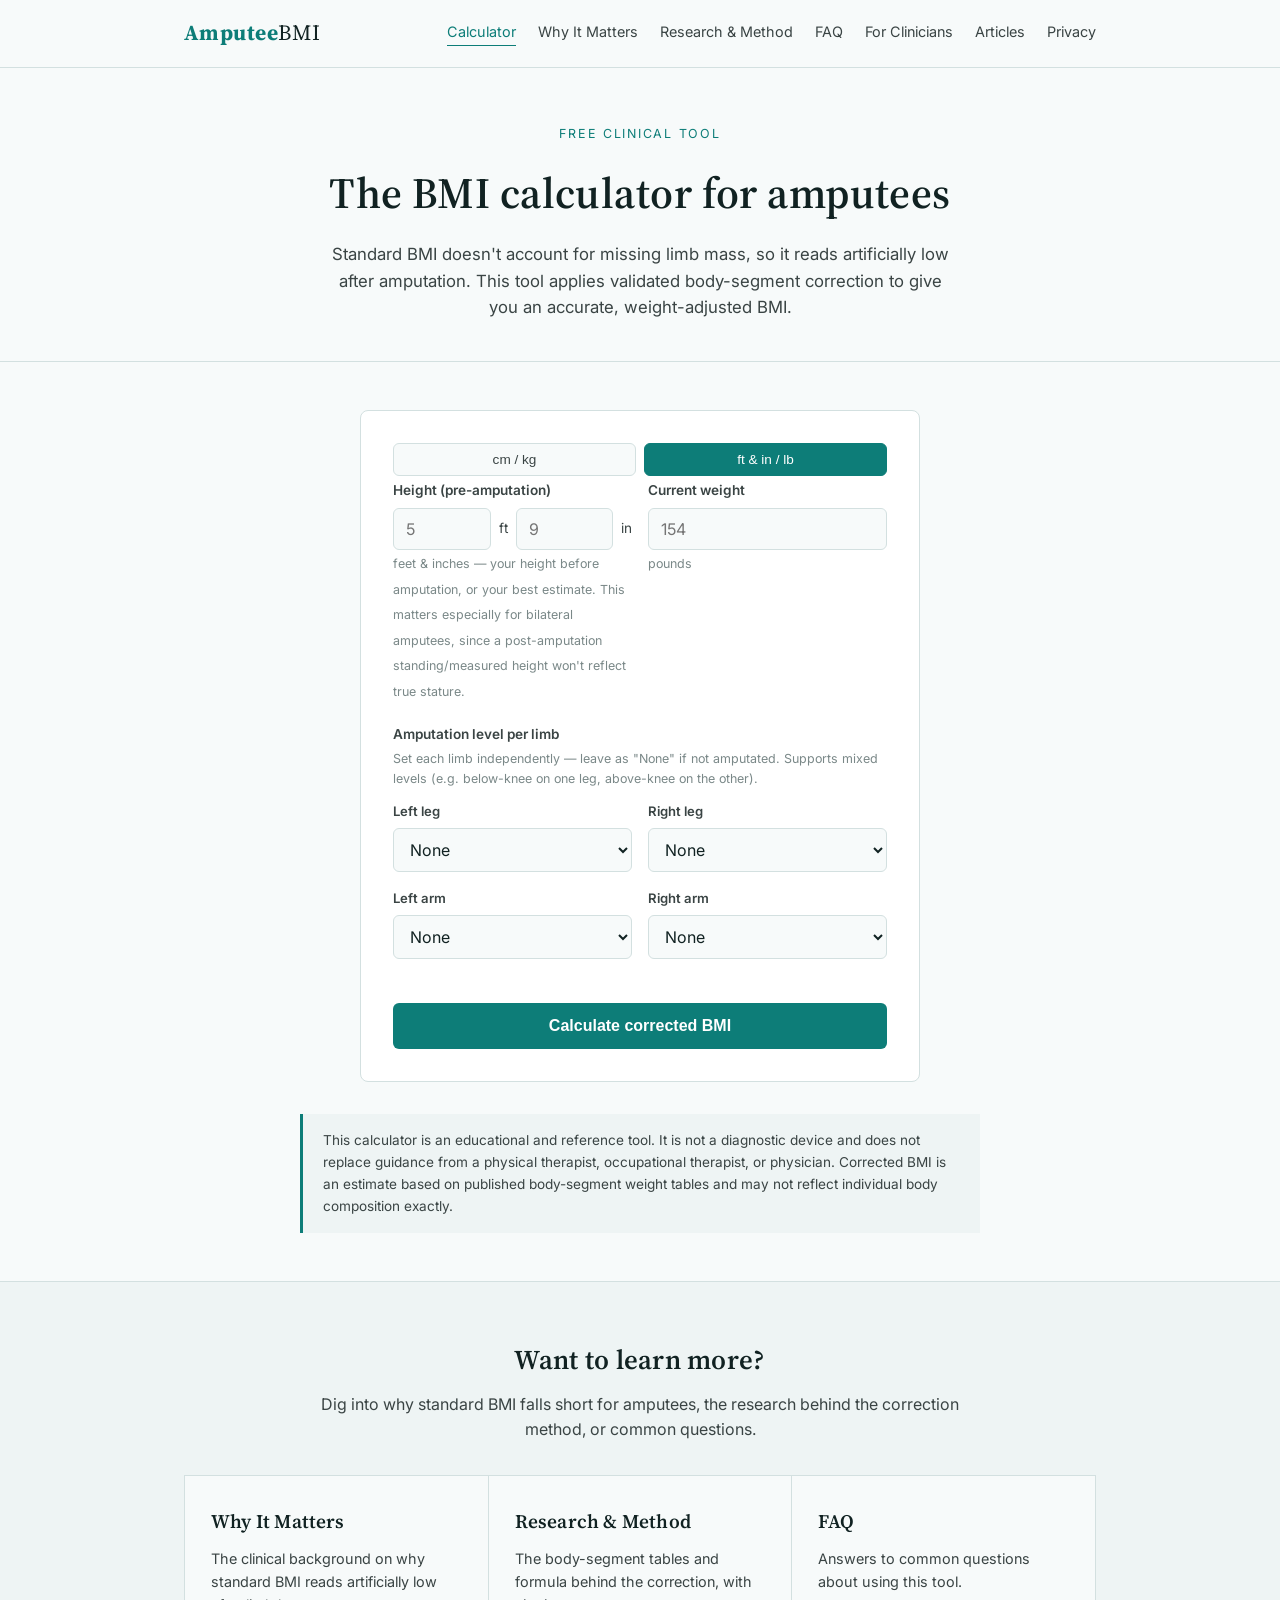
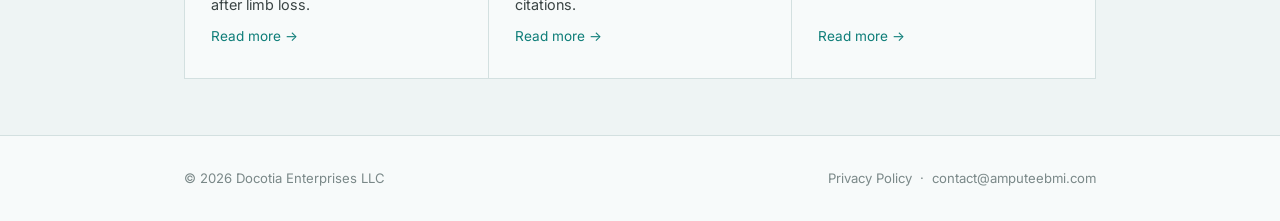
==== commit 94e85de0: "Add For Clinicians page, blog section with 4 articles, update sitemap and nav" ====
--- a/index.html
+++ b/index.html
@@ -8,6 +8,38 @@
 <link rel="preconnect" href="https://fonts.googleapis.com">
 <link href="https://fonts.googleapis.com/css2?family=Source+Serif+4:opsz,wght@8..60,400;8..60,600;8..60,700&family=Inter:wght@400;500;600;700&display=swap" rel="stylesheet">
 <link rel="stylesheet" href="style.css">
+<link rel="canonical" href="https://amputeebmi.com/">
+<meta property="og:type" content="website">
+<meta property="og:site_name" content="Amputee BMI Calculator">
+<meta property="og:url" content="https://amputeebmi.com/">
+<meta property="og:title" content="Amputee BMI Calculator — Corrected BMI for Limb Loss — Amputee BMI Calculator">
+<meta property="og:description" content="A free corrected BMI calculator for amputees. Standard BMI reads artificially low after limb loss — this tool adjusts for missing limb mass so you get an accurate result.">
+<meta name="twitter:card" content="summary">
+<meta name="twitter:title" content="Amputee BMI Calculator — Corrected BMI for Limb Loss — Amputee BMI Calculator">
+<meta name="twitter:description" content="A free corrected BMI calculator for amputees. Standard BMI reads artificially low after limb loss — this tool adjusts for missing limb mass so you get an accurate result.">
+<script type="application/ld+json">
+{
+  "@context": "https://schema.org",
+  "@type": "WebApplication",
+  "name": "Amputee BMI Calculator",
+  "url": "https://amputeebmi.com/",
+  "applicationCategory": "MedicalCalculator",
+  "operatingSystem": "Any (web browser)",
+  "isAccessibleForFree": true,
+  "description": "A free corrected BMI calculator for amputees that adjusts for missing limb mass using published body-segment weight tables.",
+  "offers": {
+    "@type": "Offer",
+    "price": "0",
+    "priceCurrency": "USD"
+  },
+  "featureList": [
+    "Corrects BMI for missing limb mass",
+    "Supports above-knee, below-knee, foot, above-elbow, below-elbow and hand amputation levels",
+    "Supports mixed levels across all four limbs",
+    "Runs entirely in-browser; no data stored"
+  ]
+}
+</script>
 <script async src="https://pagead2.googlesyndication.com/pagead/js/adsbygoogle.js?client=ca-pub-5520987806174466"
      crossorigin="anonymous"></script>
 </head>
@@ -23,6 +55,8 @@
       <a href="about.html">Why It Matters</a>
       <a href="research.html">Research &amp; Method</a>
       <a href="faq.html">FAQ</a>
+      <a href="for-clinicians.html">For Clinicians</a>
+      <a href="blog/">Articles</a>
       <a href="privacy.html">Privacy</a>
     </nav>
   </div>
